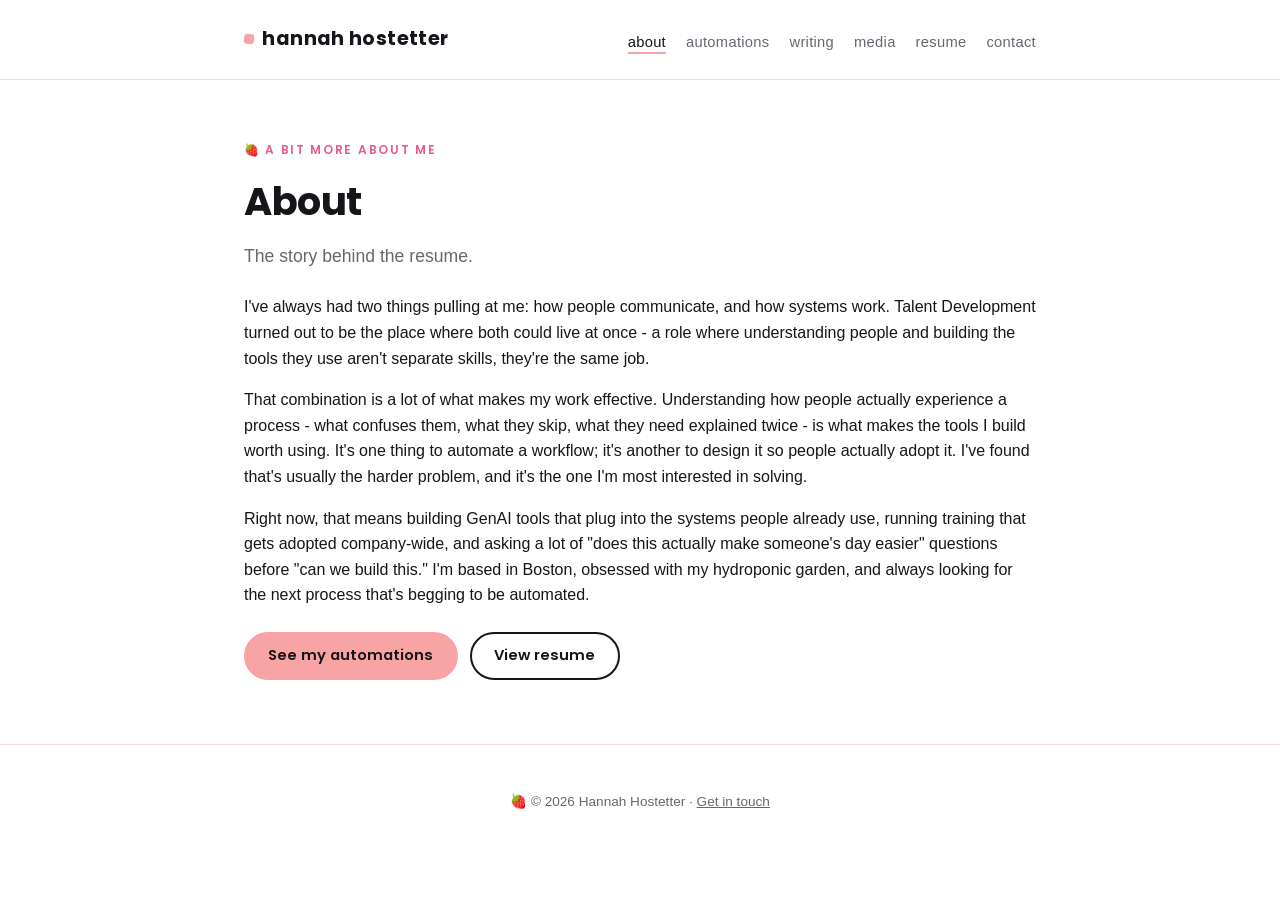
==== about.html @ 5cccb687 "Split About into its own page, separate from the homepage" ====
<!DOCTYPE html>
<html lang="en">
<head>
  <meta charset="UTF-8">
  <meta name="viewport" content="width=device-width, initial-scale=1.0">
  <title>About - Hannah Hostetter</title>
  <link rel="icon" href="data:image/svg+xml,<svg xmlns=%22http://www.w3.org/2000/svg%22 viewBox=%220 0 100 100%22><text y=%22.9em%22 font-size=%2290%22>%F0%9F%8D%93</text></svg>">
  <link rel="stylesheet" href="style.css">
</head>
<body>
  <header>
    <nav>
      <a class="site-name" href="index.html">Hannah Hostetter</a>
      <ul>
        <li><a href="about.html" aria-current="page">About</a></li>
        <li><a href="automations.html">Automations</a></li>
        <li><a href="portfolio.html">Writing</a></li>
        <li><a href="media.html">Media</a></li>
        <li><a href="resume.html">Resume</a></li>
        <li><a href="contact.html">Contact</a></li>
      </ul>
    </nav>
  </header>

  <main>
    <p class="eyebrow">A bit more about me</p>
    <h1>About</h1>
    <p class="tagline">The story behind the resume.</p>

    <p>
      I've always had two things pulling at me: how people communicate,
      and how systems work. Talent Development turned out to be the place
      where both could live at once - a role where understanding people
      and building the tools they use aren't separate skills, they're the
      same job.
    </p>

    <p>
      That combination is a lot of what makes my work effective.
      Understanding how people actually experience a process - what
      confuses them, what they skip, what they need explained twice - is
      what makes the tools I build worth using. It's one thing to
      automate a workflow; it's another to design it so people actually
      adopt it. I've found that's usually the harder problem, and it's
      the one I'm most interested in solving.
    </p>

    <p>
      Right now, that means building GenAI tools that plug into the
      systems people already use, running training that gets adopted
      company-wide, and asking a lot of "does this actually make
      someone's day easier" questions before "can we build this." I'm
      based in Boston, obsessed with my hydroponic garden, and always
      looking for the next process that's begging to be automated.
    </p>

    <div class="actions">
      <a class="button" href="automations.html">See my automations</a>
      <a class="button secondary" href="resume.html" data-sparkle="🍓">View resume</a>
    </div>
  </main>

  <footer>
    <p>&copy; 2026 Hannah Hostetter · <a href="contact.html">Get in touch</a></p>
  </footer>
  <script src="script.js" defer></script>
</body>
</html>
---- style.css ----
@import url("https://fonts.googleapis.com/css2?family=Poppins:wght@600;700&display=swap");

:root {
  --ink: #17151a;
  --muted: #6b6570;
  --paper: #ffffff;
  --primary: #f8a4a4;
  --blossom: #eebcba;
  --bold: #e85b8a;
  --blush: #fadadd;
  --line: #f6dde0;
  --max-width: 840px;
}

* {
  box-sizing: border-box;
}

body {
  margin: 0;
  background: var(--paper);
  color: var(--ink);
  font-family: -apple-system, "Segoe UI", "Helvetica Neue", Arial, sans-serif;
  line-height: 1.6;
}

h1, h2, h3, .site-name, .button, .eyebrow {
  font-family: "Poppins", -apple-system, "Segoe UI", Arial, sans-serif;
}

header {
  border-bottom: 1px solid var(--line);
}

nav {
  max-width: var(--max-width);
  margin: 0 auto;
  padding: 1.5rem 1.5rem 1.25rem;
  display: flex;
  flex-wrap: wrap;
  justify-content: space-between;
  align-items: center;
  gap: 0.75rem 1.5rem;
}

nav .site-name {
  font-weight: 700;
  font-size: 1.2rem;
  text-decoration: none;
  color: var(--ink);
  display: flex;
  align-items: center;
  gap: 0.5rem;
}

nav .site-name::before {
  content: "";
  display: inline-block;
  width: 0.65rem;
  height: 0.65rem;
  border-radius: 3px;
  background: var(--primary);
  transform: rotate(8deg);
}

nav ul {
  list-style: none;
  display: flex;
  flex-wrap: wrap;
  gap: 0.75rem 1.25rem;
  margin: 0;
  padding: 0;
}

nav a {
  color: var(--muted);
  text-decoration: none;
  font-size: 0.92rem;
  text-transform: lowercase;
  letter-spacing: 0.02em;
  padding-bottom: 0.15rem;
  border-bottom: 2px solid transparent;
}

nav a:hover,
nav a[aria-current="page"] {
  color: var(--ink);
  border-bottom-color: var(--primary);
}

main {
  max-width: var(--max-width);
  margin: 0 auto;
  padding: 3.5rem 1.5rem 4rem;
}

h1 {
  font-size: 2.4rem;
  font-weight: 700;
  margin: 0 0 0.6rem;
  letter-spacing: -0.01em;
}

h2 {
  font-size: 1.3rem;
  font-weight: 600;
  margin: 3rem 0 1rem;
}

.eyebrow {
  display: inline-block;
  text-transform: uppercase;
  letter-spacing: 0.14em;
  font-size: 0.75rem;
  font-weight: 600;
  color: var(--bold);
  margin: 0 0 0.75rem;
}

.tagline {
  color: var(--muted);
  font-size: 1.1rem;
  margin: 0 0 1.5rem;
}

.hero {
  display: flex;
  gap: 2.5rem;
  align-items: flex-start;
  flex-wrap: wrap;
}

.hero-copy {
  flex: 1 1 320px;
}

.hero-visual {
  position: relative;
  flex: 0 0 200px;
  width: 200px;
  height: 240px;
}

.hero-visual .block {
  position: absolute;
  top: 14px;
  left: 14px;
  width: 100%;
  height: 100%;
  background: var(--primary);
  border-radius: 14px;
  transform: rotate(4deg);
}

.hero-visual .card {
  position: absolute;
  inset: 0;
  background: var(--blush);
  border-radius: 14px;
  display: flex;
  align-items: center;
  justify-content: center;
  overflow: hidden;
}

.hero-visual .card img {
  width: 100%;
  height: 100%;
  object-fit: cover;
}

.hero-visual .card .initials {
  font-family: "Poppins", sans-serif;
  font-weight: 700;
  font-size: 2.5rem;
  color: var(--bold);
}

.button {
  position: relative;
  display: inline-block;
  padding: 0.65rem 1.4rem;
  border-radius: 999px;
  background: var(--primary);
  color: var(--ink);
  text-decoration: none;
  font-weight: 600;
  font-size: 0.92rem;
  border: 2px solid var(--primary);
  transition: transform 0.15s ease, box-shadow 0.15s ease;
}

.button:hover {
  transform: translateY(-2px);
  box-shadow: 0 6px 14px rgba(232, 91, 138, 0.25);
}

.button.secondary {
  background: transparent;
  color: var(--ink);
  border-color: var(--ink);
}

.button.secondary:hover {
  box-shadow: 0 6px 14px rgba(23, 21, 26, 0.15);
}

.actions {
  display: flex;
  gap: 0.75rem;
  flex-wrap: wrap;
  margin-top: 1.5rem;
}

.card-grid {
  display: grid;
  grid-template-columns: repeat(auto-fit, minmax(220px, 1fr));
  gap: 1.25rem;
}

.card-stack {
  display: flex;
  flex-direction: column;
  gap: 1.5rem;
}

.card-stack .card {
  padding: 1.75rem;
}

.card-stack ul {
  margin-top: 0.5rem;
}

.card {
  border: 1px solid var(--blossom);
  border-radius: 14px;
  padding: 1.4rem;
  background: var(--blush);
  transition: transform 0.15s ease, box-shadow 0.15s ease;
}

.card:hover {
  transform: translateY(-3px);
  box-shadow: 0 10px 20px rgba(23, 21, 26, 0.08);
}

.card h3 {
  margin-top: 0;
  font-family: "Poppins", sans-serif;
}

.card-tag {
  text-transform: uppercase;
  letter-spacing: 0.08em;
  font-size: 0.7rem;
  font-weight: 600;
  color: var(--bold);
  margin: 0 0 0.5rem;
}

.role {
  margin-bottom: 1.75rem;
}

.role-head {
  display: flex;
  justify-content: space-between;
  align-items: baseline;
  flex-wrap: wrap;
  gap: 0.25rem 1rem;
}

.role-head h3 {
  margin: 0;
  font-size: 1.05rem;
}

.role-company {
  color: var(--muted);
  font-weight: 500;
  font-family: -apple-system, "Segoe UI", Arial, sans-serif;
}

.role-dates {
  color: var(--muted);
  font-size: 0.85rem;
  white-space: nowrap;
}

.role p {
  margin: 0.5rem 0 0;
}

main ul {
  margin: 0.5rem 0 0;
  padding-left: 1.25rem;
}

main li {
  margin-bottom: 0.4rem;
}

footer {
  border-top: 1px solid var(--line);
  color: var(--muted);
  font-size: 0.85rem;
  text-align: center;
  padding: 2rem 1.5rem;
}

footer a {
  color: var(--muted);
}

.eyebrow::before {
  content: "🍓 ";
}

footer p::before {
  content: "🍓 ";
}

.hero-visual .sticker {
  position: absolute;
  bottom: -14px;
  right: -14px;
  font-size: 2.2rem;
  transform: rotate(-12deg);
  filter: drop-shadow(0 4px 6px rgba(23, 21, 26, 0.2));
}

::-webkit-scrollbar {
  width: 12px;
}

::-webkit-scrollbar-track {
  background: var(--blush);
}

::-webkit-scrollbar-thumb {
  background-color: var(--primary);
  border-radius: 10px;
  border: 2px solid var(--blush);
}

::-webkit-scrollbar-thumb:hover {
  background-color: var(--bold);
}

html {
  scrollbar-color: var(--primary) var(--blush);
  scrollbar-width: thin;
}

/* Edge sparkles: small stars pinned to the corners of a button/card,
   invisible until hover, with a distinct animation per module type. */
.edge-sparkle {
  position: absolute;
  pointer-events: none;
  z-index: 5;
  line-height: 1;
  opacity: 0;
  transform: scale(0.3) rotate(0deg);
  transition: opacity 0.25s ease, transform 0.25s ease;
  transition-delay: var(--delay, 0ms);
  filter: drop-shadow(0 0 3px rgba(255, 255, 255, 0.9));
}

.edge-sparkle.corner-tl { top: -10px; left: -10px; }
.edge-sparkle.corner-tr { top: -10px; right: -10px; }
.edge-sparkle.corner-bl { bottom: -10px; left: -10px; }
.edge-sparkle.corner-br { bottom: -10px; right: -10px; }

/* Buttons: bigger, bouncier stars */
.sparkle-button {
  font-size: 1.1rem;
}

.button:hover .sparkle-button {
  opacity: 1;
  transform: scale(1) rotate(15deg);
  animation: twinkle-pop 850ms ease-in-out infinite;
  animation-delay: var(--delay, 0ms);
}

.sparkle-button.burst {
  animation: sparkle-burst-button 550ms ease-out forwards !important;
}

@keyframes twinkle-pop {
  0%, 100% { transform: scale(1) rotate(15deg); }
  50% { transform: scale(1.4) rotate(-10deg); }
}

@keyframes sparkle-burst-button {
  0% { transform: scale(1) rotate(15deg); opacity: 1; }
  45% { transform: scale(1.9) rotate(90deg); opacity: 1; }
  100% { transform: scale(0.3) rotate(210deg); opacity: 0; }
}

/* Spin: for links out to other places (email, social) - a full lazy rotation */
.sparkle-spin {
  font-size: 1.1rem;
}

.button:hover .sparkle-spin {
  opacity: 1;
  transform: scale(1) rotate(0deg);
  animation: spin-twinkle 1100ms linear infinite;
  animation-delay: var(--delay, 0ms);
}

.sparkle-spin.burst {
  animation: sparkle-burst-spin 600ms ease-out forwards !important;
}

@keyframes spin-twinkle {
  0% { transform: scale(1) rotate(0deg); }
  100% { transform: scale(1) rotate(360deg); }
}

@keyframes sparkle-burst-spin {
  0% { transform: scale(1) rotate(0deg); opacity: 1; }
  100% { transform: scale(0.3) rotate(360deg) translateY(-20px); opacity: 0; }
}

/* Inline PDF viewer, so writing samples open in-page instead of
   triggering the visitor's browser download/PDF-handling setting. */
.pdf-modal {
  position: fixed;
  inset: 0;
  background: rgba(23, 21, 26, 0.65);
  z-index: 2000;
  display: none;
  align-items: center;
  justify-content: center;
  padding: 2rem;
}

.pdf-modal.open {
  display: flex;
}

.pdf-modal-inner {
  position: relative;
  width: 100%;
  max-width: 900px;
  height: 100%;
  max-height: 850px;
  background: var(--paper);
  border-radius: 14px;
  overflow: hidden;
  box-shadow: 0 20px 50px rgba(0, 0, 0, 0.35);
}

.pdf-modal-inner iframe {
  width: 100%;
  height: 100%;
  border: 0;
}

.pdf-modal-close {
  position: absolute;
  top: 0.6rem;
  right: 0.6rem;
  z-index: 1;
  width: 2.2rem;
  height: 2.2rem;
  border-radius: 999px;
  border: none;
  background: var(--primary);
  color: var(--ink);
  font-size: 1rem;
  font-weight: 700;
  cursor: pointer;
}

@media (max-width: 480px) {
  nav ul {
    width: 100%;
    gap: 0.6rem 1rem;
  }

  .hero {
    flex-direction: column-reverse;
  }

  .hero-visual {
    width: 160px;
    height: 190px;
  }

  .pdf-modal {
    padding: 0.75rem;
  }
}
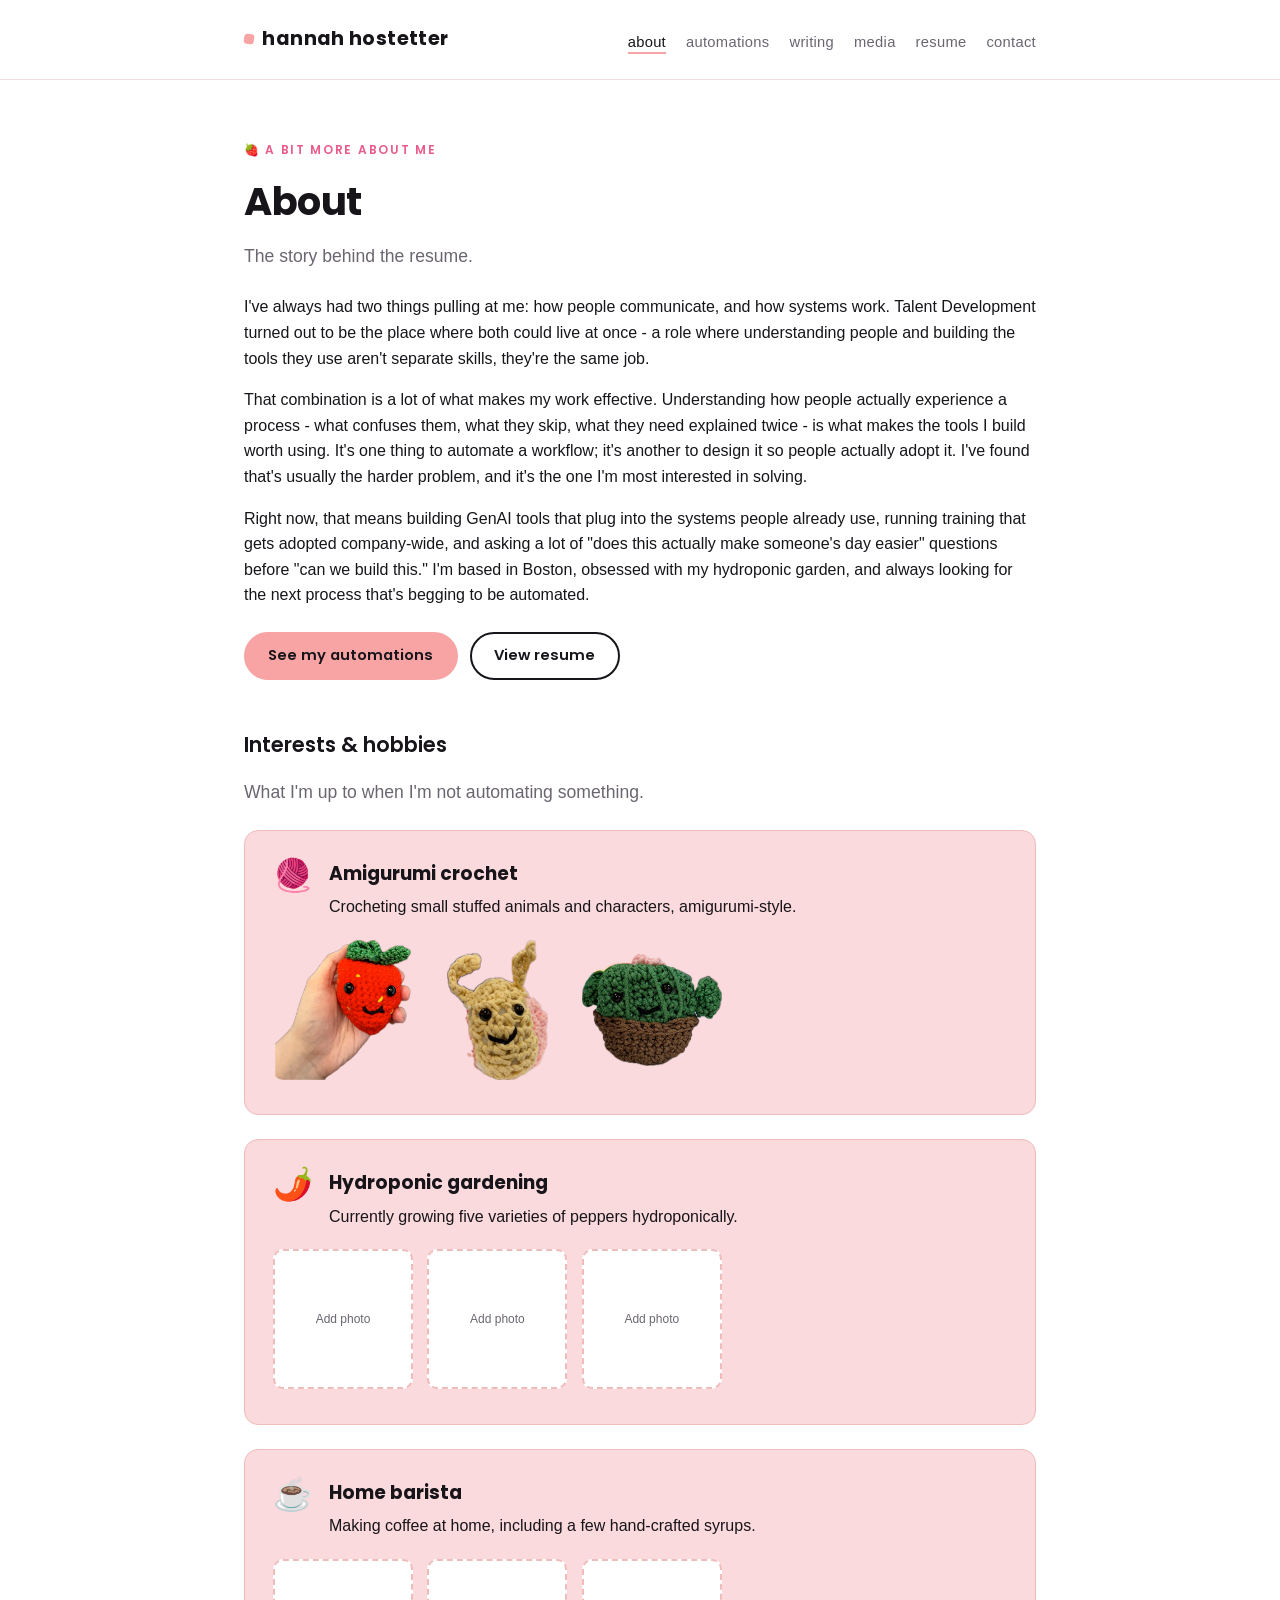
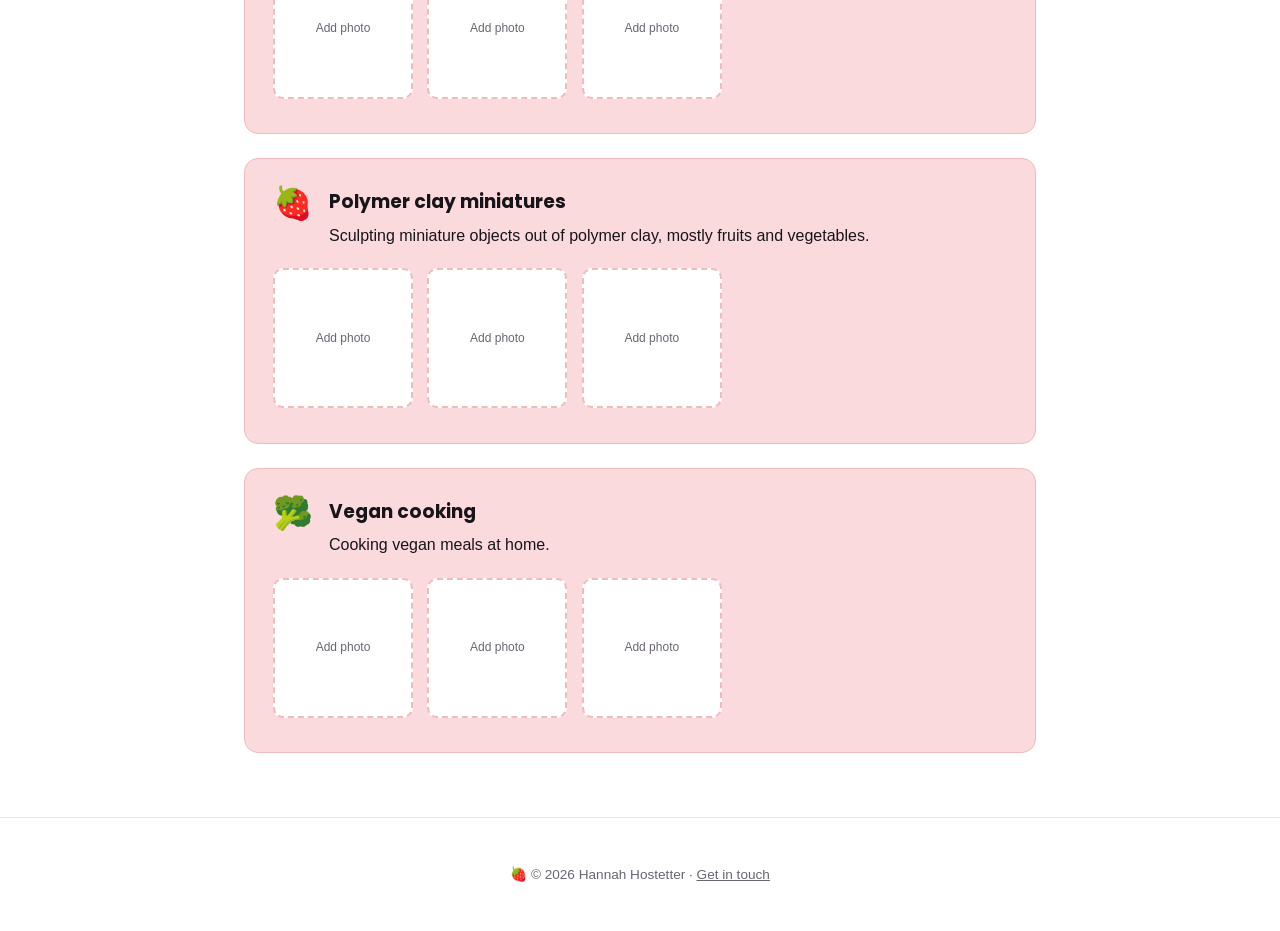
==== commit 946958bf: "Add interests & hobbies section to About page Includes a scrollable gallery of background-removed cr" ====
--- a/about.html
+++ b/about.html
@@ -58,6 +58,86 @@
       <a class="button" href="automations.html">See my automations</a>
       <a class="button secondary" href="resume.html" data-sparkle="🍓">View resume</a>
     </div>
+
+    <h2>Interests &amp; hobbies</h2>
+    <p class="tagline">What I'm up to when I'm not automating something.</p>
+
+    <div class="card-stack">
+      <div class="card hobby-row">
+        <div class="hobby-head">
+          <p class="icon">🧶</p>
+          <div>
+            <h3>Amigurumi crochet</h3>
+            <p>Crocheting small stuffed animals and characters, amigurumi-style.</p>
+          </div>
+        </div>
+        <div class="gallery">
+          <img class="gallery-item" src="assets/crochet-strawberry.png" alt="Crocheted amigurumi strawberry">
+          <img class="gallery-item" src="assets/crochet-snail.png" alt="Crocheted amigurumi snail">
+          <img class="gallery-item" src="assets/crochet-cactus.png" alt="Crocheted amigurumi cactus in a pot">
+        </div>
+      </div>
+
+      <div class="card hobby-row">
+        <div class="hobby-head">
+          <p class="icon">🌶️</p>
+          <div>
+            <h3>Hydroponic gardening</h3>
+            <p>Currently growing five varieties of peppers hydroponically.</p>
+          </div>
+        </div>
+        <div class="gallery">
+          <div class="gallery-item placeholder">Add photo</div>
+          <div class="gallery-item placeholder">Add photo</div>
+          <div class="gallery-item placeholder">Add photo</div>
+        </div>
+      </div>
+
+      <div class="card hobby-row">
+        <div class="hobby-head">
+          <p class="icon">☕</p>
+          <div>
+            <h3>Home barista</h3>
+            <p>Making coffee at home, including a few hand-crafted syrups.</p>
+          </div>
+        </div>
+        <div class="gallery">
+          <div class="gallery-item placeholder">Add photo</div>
+          <div class="gallery-item placeholder">Add photo</div>
+          <div class="gallery-item placeholder">Add photo</div>
+        </div>
+      </div>
+
+      <div class="card hobby-row">
+        <div class="hobby-head">
+          <p class="icon">🍓</p>
+          <div>
+            <h3>Polymer clay miniatures</h3>
+            <p>Sculpting miniature objects out of polymer clay, mostly fruits and vegetables.</p>
+          </div>
+        </div>
+        <div class="gallery">
+          <div class="gallery-item placeholder">Add photo</div>
+          <div class="gallery-item placeholder">Add photo</div>
+          <div class="gallery-item placeholder">Add photo</div>
+        </div>
+      </div>
+
+      <div class="card hobby-row">
+        <div class="hobby-head">
+          <p class="icon">🥦</p>
+          <div>
+            <h3>Vegan cooking</h3>
+            <p>Cooking vegan meals at home.</p>
+          </div>
+        </div>
+        <div class="gallery">
+          <div class="gallery-item placeholder">Add photo</div>
+          <div class="gallery-item placeholder">Add photo</div>
+          <div class="gallery-item placeholder">Add photo</div>
+        </div>
+      </div>
+    </div>
   </main>
 
   <footer>
--- a/style.css
+++ b/style.css
@@ -136,9 +136,9 @@
 
 .hero-visual {
   position: relative;
-  flex: 0 0 200px;
-  width: 200px;
-  height: 240px;
+  flex: 0 0 220px;
+  width: 220px;
+  height: 220px;
 }
 
 .hero-visual .block {
@@ -164,9 +164,10 @@
 }
 
 .hero-visual .card img {
-  width: 100%;
-  height: 100%;
+  width: 88%;
+  height: 88%;
   object-fit: cover;
+  border-radius: 50%;
 }
 
 .hero-visual .card .initials {
@@ -237,17 +238,68 @@
   border-radius: 14px;
   padding: 1.4rem;
   background: var(--blush);
-  transition: transform 0.15s ease, box-shadow 0.15s ease;
-}
-
-.card:hover {
-  transform: translateY(-3px);
-  box-shadow: 0 10px 20px rgba(23, 21, 26, 0.08);
 }
 
 .card h3 {
   margin-top: 0;
   font-family: "Poppins", sans-serif;
+}
+
+.card .icon {
+  font-size: 2rem;
+  line-height: 1;
+  margin: 0 0 0.5rem;
+}
+
+.hobby-head {
+  display: flex;
+  align-items: flex-start;
+  gap: 1rem;
+  margin-bottom: 1.25rem;
+}
+
+.hobby-head .icon {
+  margin: 0;
+}
+
+.hobby-head h3 {
+  margin: 0 0 0.35rem;
+}
+
+.hobby-head p {
+  margin: 0;
+}
+
+.gallery {
+  display: flex;
+  gap: 0.9rem;
+  overflow-x: auto;
+  padding-bottom: 0.4rem;
+}
+
+.gallery-item {
+  width: 140px;
+  height: 140px;
+  flex: 0 0 auto;
+  border-radius: 10px;
+}
+
+img.gallery-item {
+  object-fit: contain;
+  display: block;
+}
+
+.gallery-item.placeholder {
+  display: flex;
+  align-items: center;
+  justify-content: center;
+  text-align: center;
+  padding: 0.5rem;
+  border: 2px dashed var(--blossom);
+  background: var(--paper);
+  color: var(--muted);
+  font-size: 0.75rem;
+  box-sizing: border-box;
 }
 
 .card-tag {
@@ -487,8 +539,8 @@
   }
 
   .hero-visual {
-    width: 160px;
-    height: 190px;
+    width: 170px;
+    height: 170px;
   }
 
   .pdf-modal {
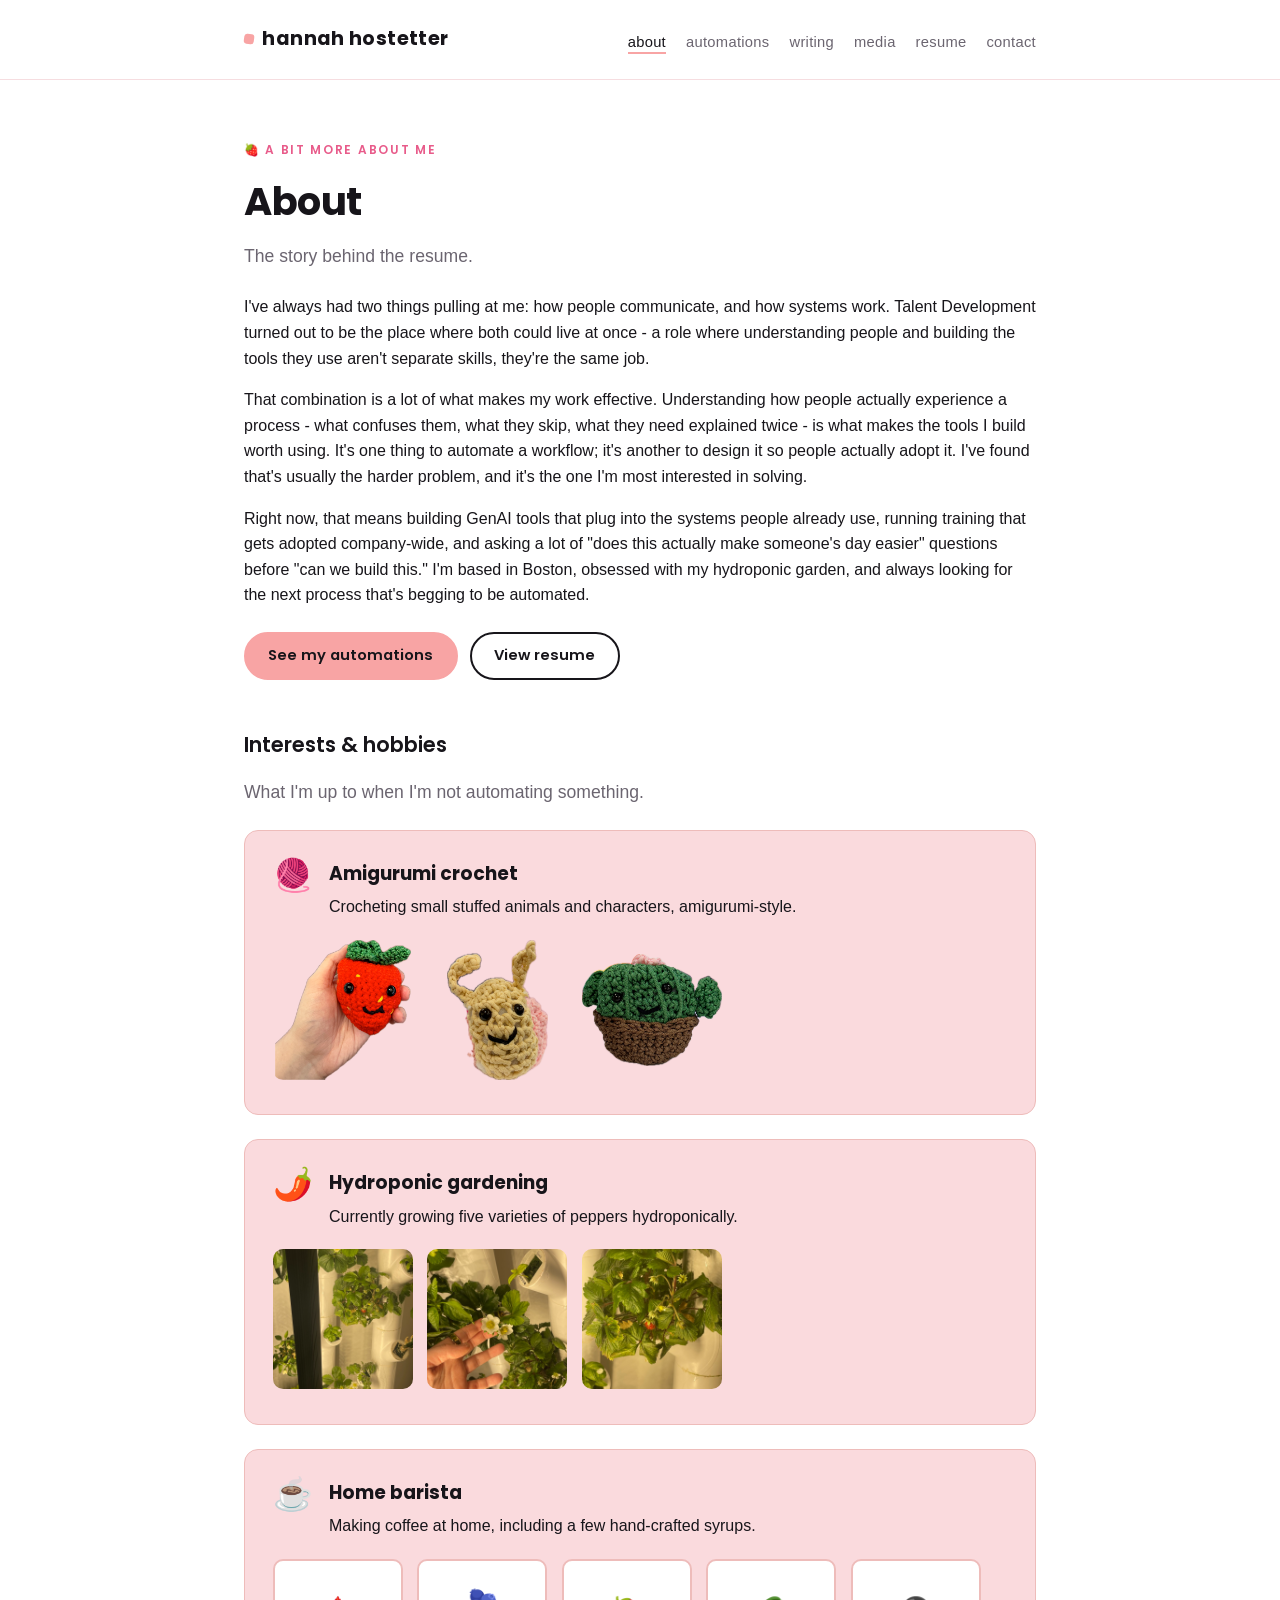
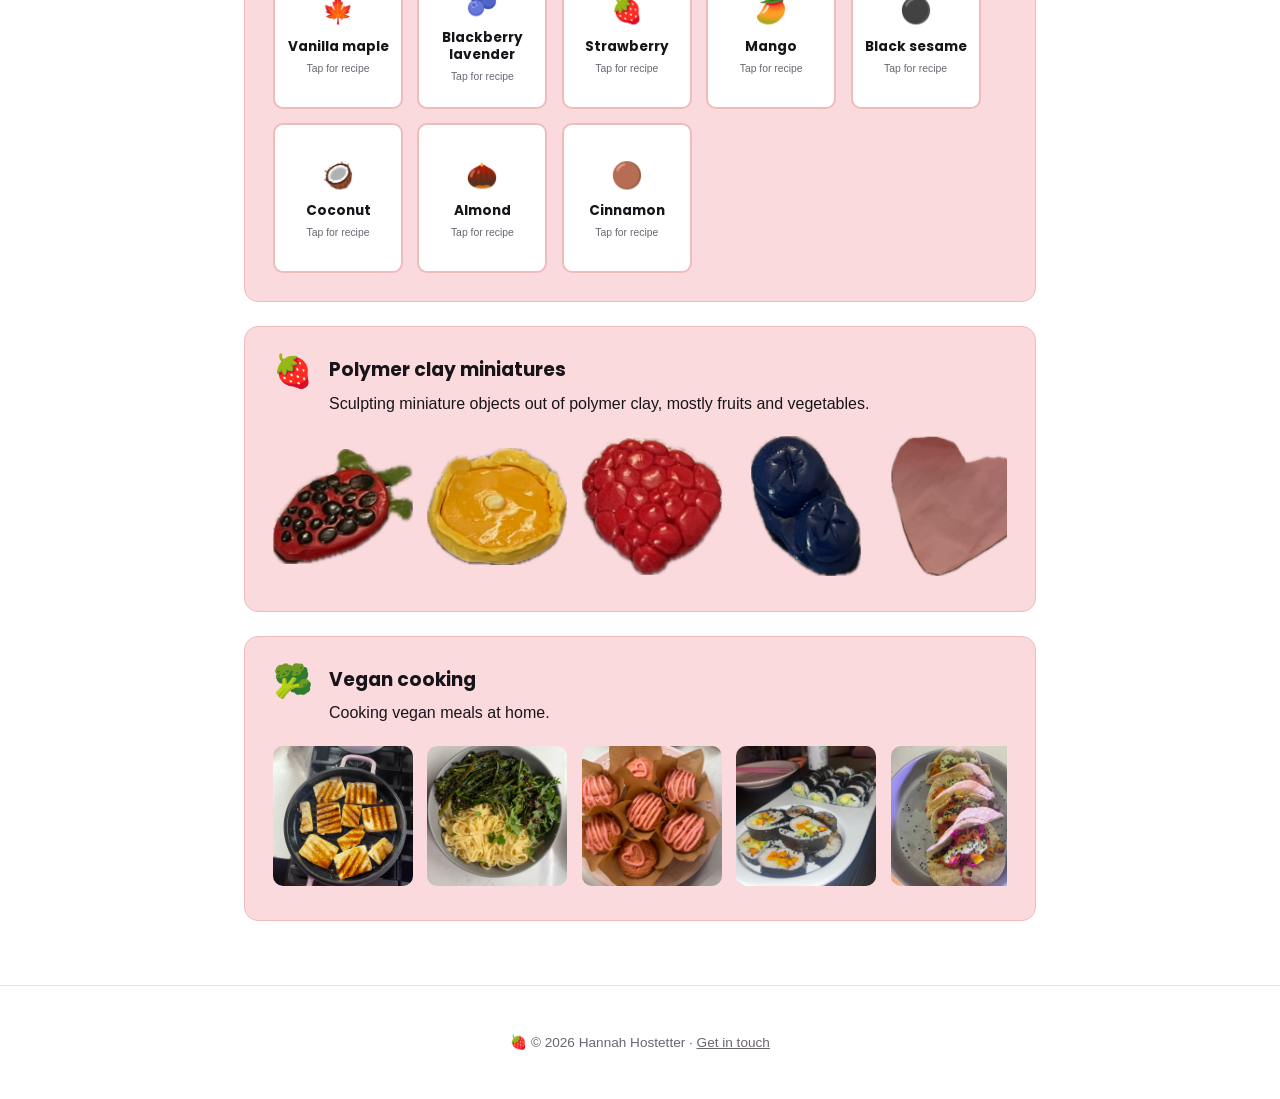
==== commit ffffea56: "Fill out hobby galleries and add flip-card syrup recipes Add hydroponic garden, polymer clay magnet," ====
--- a/about.html
+++ b/about.html
@@ -87,9 +87,9 @@
           </div>
         </div>
         <div class="gallery">
-          <div class="gallery-item placeholder">Add photo</div>
-          <div class="gallery-item placeholder">Add photo</div>
-          <div class="gallery-item placeholder">Add photo</div>
+          <img class="gallery-item photo" src="assets/hydroponic-garden.jpg" alt="Hydroponic grow tower with strawberry plants">
+          <img class="gallery-item photo" src="assets/hydroponic-flower.jpg" alt="Close-up of a hydroponic strawberry flower">
+          <img class="gallery-item photo" src="assets/hydroponic-strawberry.jpg" alt="A ripening alpine strawberry among the leaves">
         </div>
       </div>
 
@@ -101,10 +101,111 @@
             <p>Making coffee at home, including a few hand-crafted syrups.</p>
           </div>
         </div>
-        <div class="gallery">
-          <div class="gallery-item placeholder">Add photo</div>
-          <div class="gallery-item placeholder">Add photo</div>
-          <div class="gallery-item placeholder">Add photo</div>
+        <div class="syrup-grid">
+          <div class="flip-card" tabindex="0" role="button" aria-label="Vanilla maple syrup recipe">
+            <div class="flip-card-inner">
+              <div class="flip-card-front">
+                <p class="flip-icon">🍁</p>
+                <h4>Vanilla maple</h4>
+                <p class="flip-hint">Tap for recipe</p>
+              </div>
+              <div class="flip-card-back">
+                <strong>Vanilla maple</strong>
+                1:1 sugar and water, simmered with a split vanilla bean and 2 tbsp maple syrup for 10 min. Cool and strain.
+              </div>
+            </div>
+          </div>
+          <div class="flip-card" tabindex="0" role="button" aria-label="Blackberry lavender syrup recipe">
+            <div class="flip-card-inner">
+              <div class="flip-card-front">
+                <p class="flip-icon">🫐</p>
+                <h4>Blackberry lavender</h4>
+                <p class="flip-hint">Tap for recipe</p>
+              </div>
+              <div class="flip-card-back">
+                <strong>Blackberry lavender</strong>
+                1:1 sugar and water, simmered with 1 tsp dried lavender for 10 min. Stir in freeze-dried blackberries blended to a powder off heat, steep 10 min, then strain.
+              </div>
+            </div>
+          </div>
+          <div class="flip-card" tabindex="0" role="button" aria-label="Strawberry syrup recipe">
+            <div class="flip-card-inner">
+              <div class="flip-card-front">
+                <p class="flip-icon">🍓</p>
+                <h4>Strawberry</h4>
+                <p class="flip-hint">Tap for recipe</p>
+              </div>
+              <div class="flip-card-back">
+                <strong>Strawberry</strong>
+                1:1 sugar and water, simmered until dissolved. Stir in freeze-dried strawberries blended to a powder off heat, steep 10 min, then strain.
+              </div>
+            </div>
+          </div>
+          <div class="flip-card" tabindex="0" role="button" aria-label="Mango syrup recipe">
+            <div class="flip-card-inner">
+              <div class="flip-card-front">
+                <p class="flip-icon">🥭</p>
+                <h4>Mango</h4>
+                <p class="flip-hint">Tap for recipe</p>
+              </div>
+              <div class="flip-card-back">
+                <strong>Mango</strong>
+                1:1 sugar and water, simmered until dissolved. Stir in freeze-dried mango blended to a powder off heat, steep 10 min, then strain.
+              </div>
+            </div>
+          </div>
+          <div class="flip-card" tabindex="0" role="button" aria-label="Black sesame syrup recipe">
+            <div class="flip-card-inner">
+              <div class="flip-card-front">
+                <p class="flip-icon">⚫</p>
+                <h4>Black sesame</h4>
+                <p class="flip-hint">Tap for recipe</p>
+              </div>
+              <div class="flip-card-back">
+                <strong>Black sesame</strong>
+                1:1 sugar and water, whisked with 2 tbsp toasted black sesame paste over low heat for 5 min. Strain through a fine mesh.
+              </div>
+            </div>
+          </div>
+          <div class="flip-card" tabindex="0" role="button" aria-label="Coconut syrup recipe">
+            <div class="flip-card-inner">
+              <div class="flip-card-front">
+                <p class="flip-icon">🥥</p>
+                <h4>Coconut</h4>
+                <p class="flip-hint">Tap for recipe</p>
+              </div>
+              <div class="flip-card-back">
+                <strong>Coconut</strong>
+                1 cup sugar dissolved into 1 cup coconut milk over low heat for 8 min, stirring constantly. No straining needed.
+              </div>
+            </div>
+          </div>
+          <div class="flip-card" tabindex="0" role="button" aria-label="Almond syrup recipe">
+            <div class="flip-card-inner">
+              <div class="flip-card-front">
+                <p class="flip-icon">🌰</p>
+                <h4>Almond</h4>
+                <p class="flip-hint">Tap for recipe</p>
+              </div>
+              <div class="flip-card-back">
+                <strong>Almond</strong>
+                1:1 sugar and water, whisked with 2 tbsp almond paste over low heat until smooth. Strain and cool.
+              </div>
+            </div>
+          </div>
+          <div class="flip-card" tabindex="0" role="button" aria-label="Cinnamon syrup recipe">
+            <div class="flip-card-inner">
+              <div class="flip-card-front">
+                <p class="flip-icon">🟤</p>
+                <h4>Cinnamon</h4>
+                <p class="flip-hint">Tap for recipe</p>
+              </div>
+              <div class="flip-card-back">
+                <strong>Cinnamon</strong>
+                1:1 sugar and water, simmered with 2-3 cinnamon sticks for 10 min, then steeped off heat for 20 min. Strain.
+              </div>
+            </div>
+          </div>
         </div>
       </div>
 
@@ -117,9 +218,12 @@
           </div>
         </div>
         <div class="gallery">
-          <div class="gallery-item placeholder">Add photo</div>
-          <div class="gallery-item placeholder">Add photo</div>
-          <div class="gallery-item placeholder">Add photo</div>
+          <img class="gallery-item" src="assets/polymerclay-strawberry.png" alt="Polymer clay strawberry magnet">
+          <img class="gallery-item" src="assets/polymerclay-pie.png" alt="Polymer clay pie magnet">
+          <img class="gallery-item" src="assets/polymerclay-raspberry.png" alt="Polymer clay raspberry magnet">
+          <img class="gallery-item" src="assets/polymerclay-blueberries.png" alt="Polymer clay blueberries magnet">
+          <img class="gallery-item" src="assets/polymerclay-chicken.png" alt="Polymer clay chicken magnet">
+          <img class="gallery-item" src="assets/polymerclay-pinetree.png" alt="Polymer clay pine tree magnet">
         </div>
       </div>
 
@@ -132,9 +236,11 @@
           </div>
         </div>
         <div class="gallery">
-          <div class="gallery-item placeholder">Add photo</div>
-          <div class="gallery-item placeholder">Add photo</div>
-          <div class="gallery-item placeholder">Add photo</div>
+          <img class="gallery-item photo" src="assets/vegan-tofu.jpg" alt="Grilled tofu on a grill pan">
+          <img class="gallery-item photo" src="assets/vegan-pasta.jpg" alt="Pasta with greens">
+          <img class="gallery-item photo" src="assets/vegan-cupcakes.jpg" alt="Pink frosted cupcakes">
+          <img class="gallery-item photo" src="assets/vegan-sushi.jpg" alt="Homemade sushi rolls">
+          <img class="gallery-item photo" src="assets/vegan-tacos.jpg" alt="Plated tacos">
         </div>
       </div>
     </div>
--- a/style.css
+++ b/style.css
@@ -287,6 +287,90 @@
 img.gallery-item {
   object-fit: contain;
   display: block;
+}
+
+img.gallery-item.photo {
+  object-fit: cover;
+  border-radius: 10px;
+}
+
+.syrup-grid {
+  display: flex;
+  flex-wrap: wrap;
+  gap: 0.9rem;
+}
+
+.flip-card {
+  width: 130px;
+  height: 150px;
+  perspective: 1000px;
+}
+
+.flip-card-inner {
+  position: relative;
+  width: 100%;
+  height: 100%;
+  cursor: pointer;
+  transition: transform 0.6s;
+  transform-style: preserve-3d;
+}
+
+.flip-card.flipped .flip-card-inner {
+  transform: rotateY(180deg);
+}
+
+.flip-card-front,
+.flip-card-back {
+  position: absolute;
+  inset: 0;
+  box-sizing: border-box;
+  padding: 0.75rem;
+  border-radius: 10px;
+  display: flex;
+  flex-direction: column;
+  align-items: center;
+  justify-content: center;
+  text-align: center;
+  backface-visibility: hidden;
+}
+
+.flip-card-front {
+  background: var(--paper);
+  border: 2px solid var(--blossom);
+}
+
+.flip-card-front .flip-icon {
+  font-size: 1.6rem;
+  margin: 0 0 0.4rem;
+}
+
+.flip-card-front h4 {
+  margin: 0;
+  font-family: "Poppins", sans-serif;
+  font-size: 0.85rem;
+  line-height: 1.25;
+}
+
+.flip-card-front .flip-hint {
+  margin: 0.4rem 0 0;
+  font-size: 0.65rem;
+  color: var(--muted);
+}
+
+.flip-card-back {
+  background: var(--bold);
+  color: var(--paper);
+  transform: rotateY(180deg);
+  font-size: 0.68rem;
+  line-height: 1.35;
+  overflow-y: auto;
+}
+
+.flip-card-back strong {
+  display: block;
+  margin-bottom: 0.3rem;
+  font-family: "Poppins", sans-serif;
+  font-size: 0.75rem;
 }
 
 .gallery-item.placeholder {
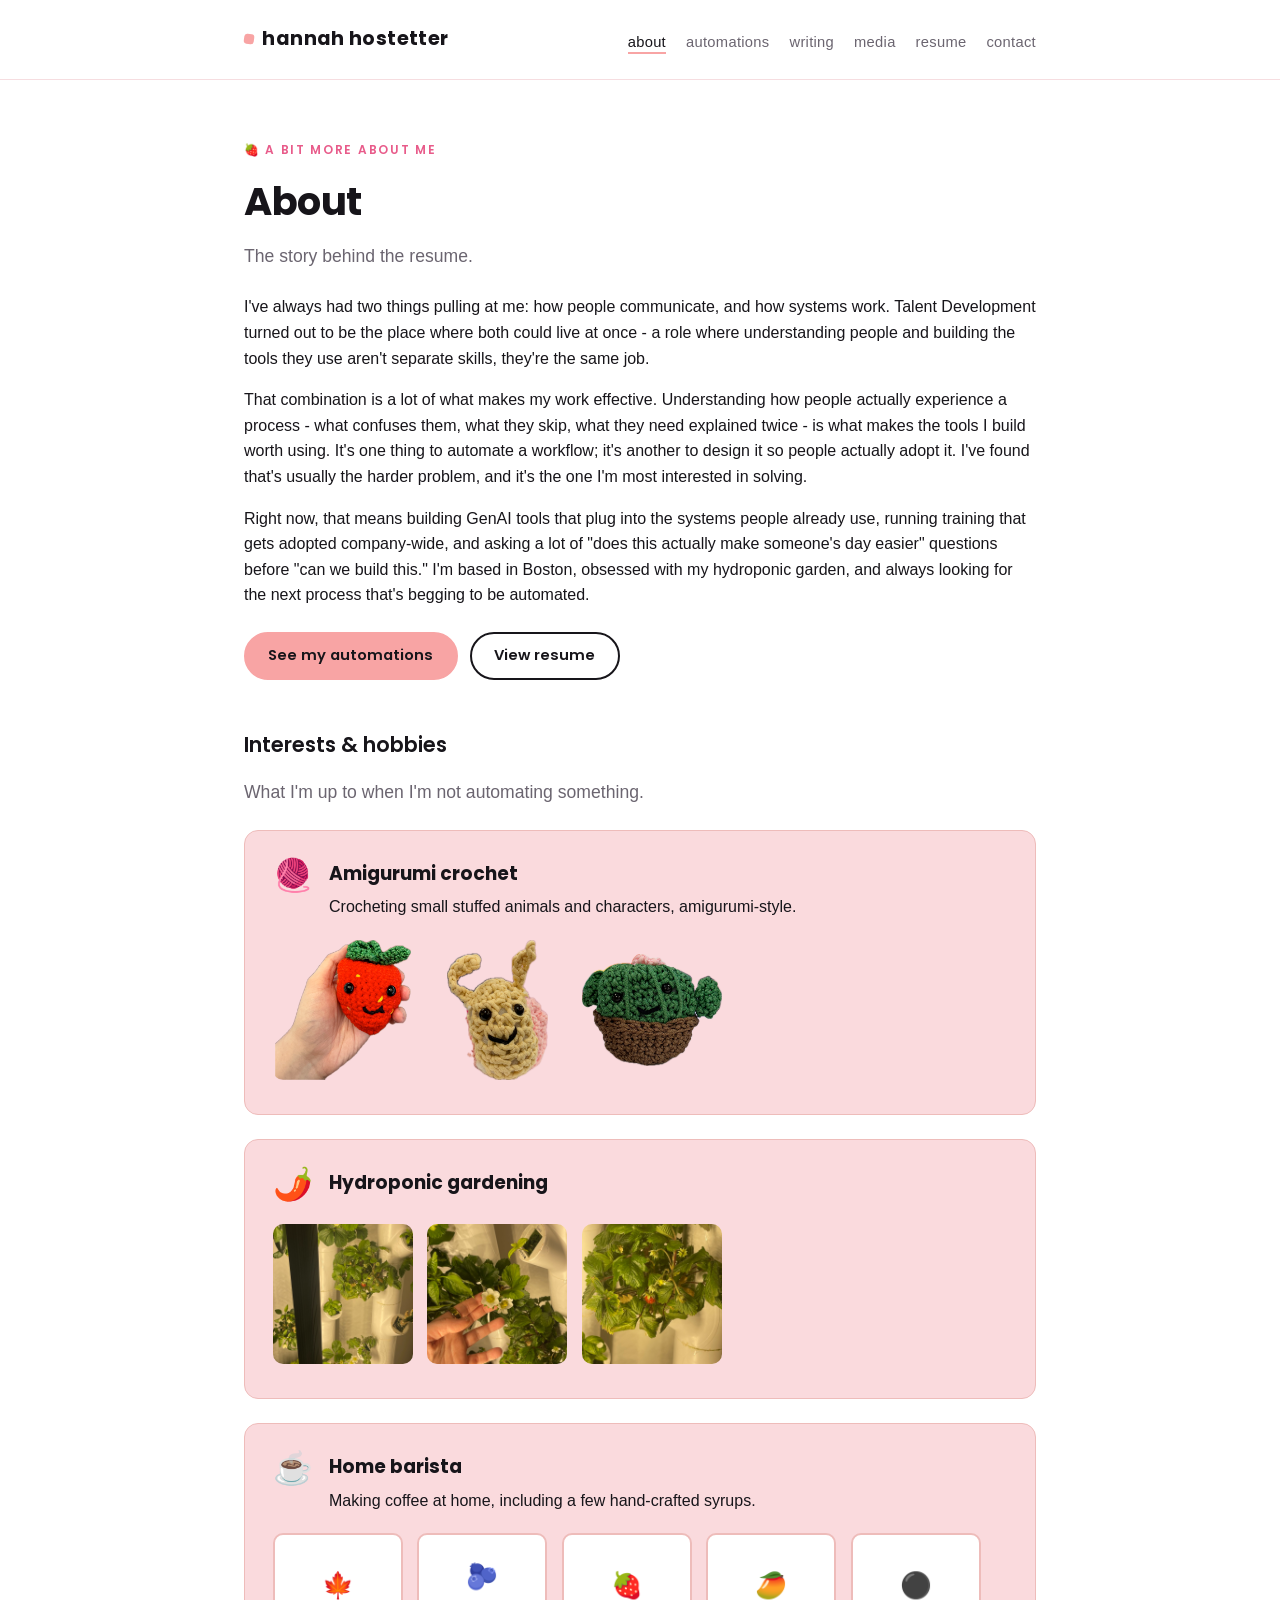
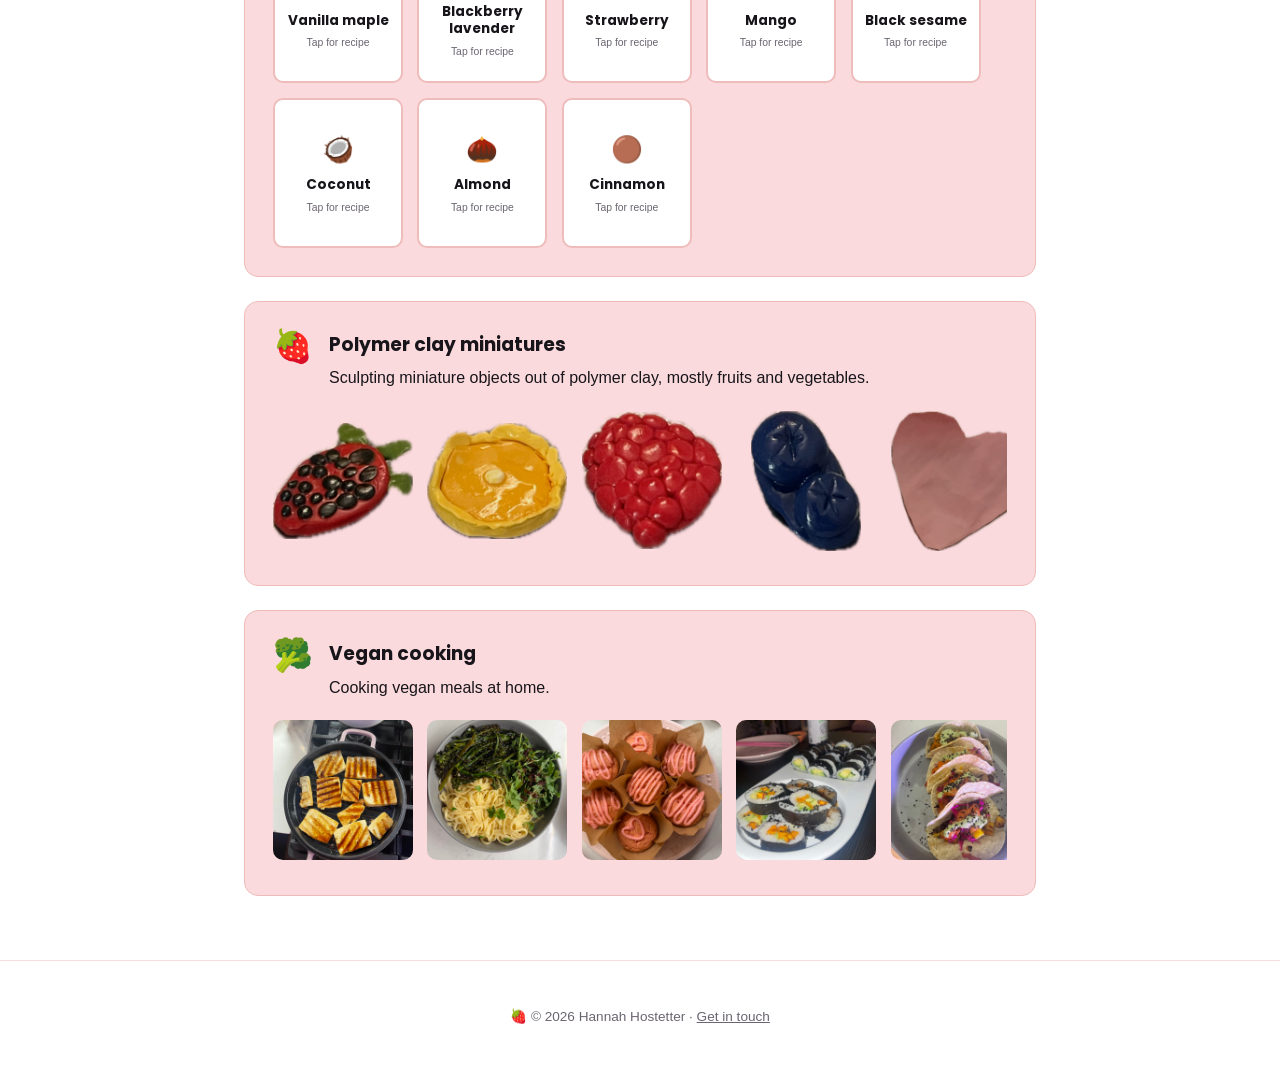
==== commit 5d6ca708: "Remove description text from hydroponic gardening section Co-Authored-By: Claude Sonnet 5 <noreply@a" ====
--- a/about.html
+++ b/about.html
@@ -83,7 +83,6 @@
           <p class="icon">🌶️</p>
           <div>
             <h3>Hydroponic gardening</h3>
-            <p>Currently growing five varieties of peppers hydroponically.</p>
           </div>
         </div>
         <div class="gallery">
